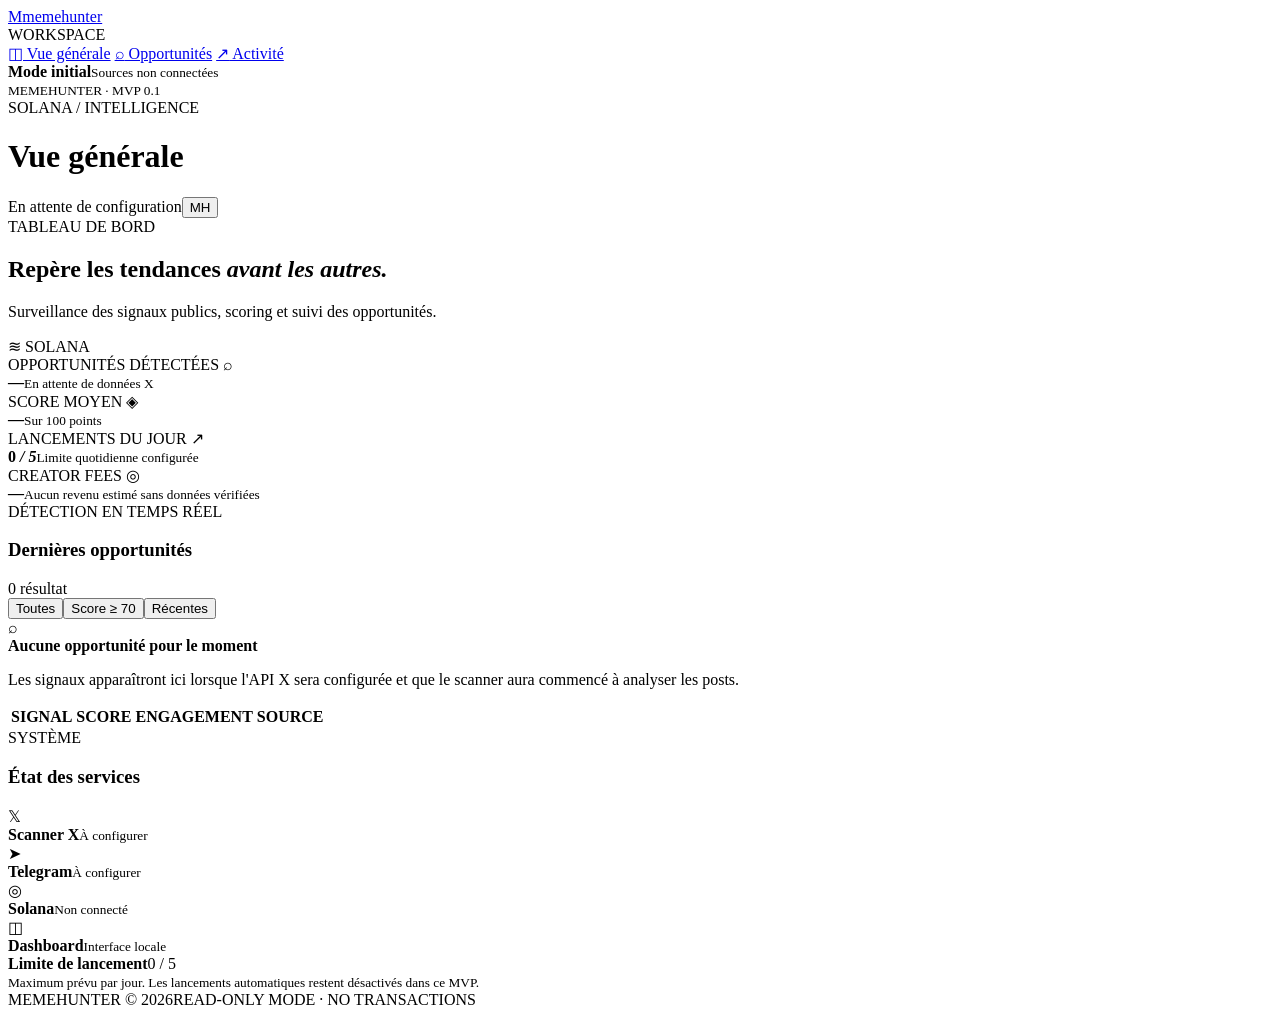
==== apps/dashboard/index.html @ 173b4d34 "feat: add MemeHunter dashboard shell" ====
<!doctype html>
<html lang="fr">
<head>
  <meta charset="UTF-8">
  <meta name="viewport" content="width=device-width, initial-scale=1">
  <meta name="theme-color" content="#090b10">
  <meta name="description" content="MemeHunter — tableau de bord de veille memecoin Solana">
  <title>MemeHunter — Dashboard</title>
  <link rel="stylesheet" href="./styles.css">
</head>
<body>
  <div class="app-shell">
    <aside class="sidebar">
      <a class="brand" href="#" aria-label="MemeHunter accueil">
        <span class="brand-mark">M</span><span>meme<span class="muted">hunter</span></span>
      </a>
      <div class="side-label">WORKSPACE</div>
      <nav>
        <a class="nav-link active" href="#overview"><span>◫</span> Vue générale</a>
        <a class="nav-link" href="#opportunities"><span>⌕</span> Opportunités</a>
        <a class="nav-link" href="#activity"><span>↗</span> Activité</a>
      </nav>
      <div class="sidebar-bottom">
        <div class="connection"><span class="dot amber"></span><div><b>Mode initial</b><small>Sources non connectées</small></div></div>
        <small class="version">MEMEHUNTER · MVP 0.1</small>
      </div>
    </aside>

    <main class="main" id="overview">
      <header class="topbar">
        <div><div class="eyebrow">SOLANA / INTELLIGENCE</div><h1>Vue générale</h1></div>
        <div class="top-actions"><span class="status"><i class="dot amber"></i> En attente de configuration</span><button class="avatar" aria-label="Profil">MH</button></div>
      </header>

      <section class="welcome">
        <div><div class="eyebrow">TABLEAU DE BORD</div><h2>Repère les tendances <em>avant les autres.</em></h2><p>Surveillance des signaux publics, scoring et suivi des opportunités.</p></div>
        <div class="chain-pill"><span class="solana-mark">≋</span> SOLANA</div>
      </section>

      <section class="metrics" aria-label="Indicateurs">
        <article class="metric"><div class="metric-head">OPPORTUNITÉS DÉTECTÉES <span>⌕</span></div><strong id="metric-total">—</strong><small>En attente de données X</small></article>
        <article class="metric"><div class="metric-head">SCORE MOYEN <span>◈</span></div><strong id="metric-score">—</strong><small>Sur 100 points</small></article>
        <article class="metric"><div class="metric-head">LANCEMENTS DU JOUR <span>↗</span></div><strong id="metric-launches">0 <i>/ 5</i></strong><small>Limite quotidienne configurée</small></article>
        <article class="metric"><div class="metric-head">CREATOR FEES <span>◎</span></div><strong id="metric-fees">—</strong><small>Aucun revenu estimé sans données vérifiées</small></article>
      </section>

      <section class="content-grid">
        <article class="panel opportunities" id="opportunities">
          <div class="panel-heading"><div><div class="eyebrow">DÉTECTION EN TEMPS RÉEL</div><h3>Dernières opportunités</h3></div><span class="count" id="opportunity-count">0 résultat</span></div>
          <div class="filters"><button class="filter active" data-filter="all">Toutes</button><button class="filter" data-filter="high">Score ≥ 70</button><button class="filter" data-filter="new">Récentes</button></div>
          <div class="empty-state" id="empty-state"><div class="empty-icon">⌕</div><b>Aucune opportunité pour le moment</b><p>Les signaux apparaîtront ici lorsque l'API X sera configurée et que le scanner aura commencé à analyser les posts.</p></div>
          <div class="table-wrap"><table><thead><tr><th>SIGNAL</th><th>SCORE</th><th>ENGAGEMENT</th><th>SOURCE</th></tr></thead><tbody id="opportunity-rows"></tbody></table></div>
        </article>

        <aside class="panel side-panel" id="activity">
          <div class="panel-heading"><div><div class="eyebrow">SYSTÈME</div><h3>État des services</h3></div><span class="pulse"></span></div>
          <div class="service-row"><span class="service-icon">𝕏</span><div><b>Scanner X</b><small>À configurer</small></div><span class="dot amber"></span></div>
          <div class="service-row"><span class="service-icon">➤</span><div><b>Telegram</b><small>À configurer</small></div><span class="dot amber"></span></div>
          <div class="service-row"><span class="service-icon">◎</span><div><b>Solana</b><small>Non connecté</small></div><span class="dot gray"></span></div>
          <div class="service-row"><span class="service-icon">◫</span><div><b>Dashboard</b><small>Interface locale</small></div><span class="dot green"></span></div>
          <div class="divider"></div>
          <div class="limit-card"><div class="limit-head"><b>Limite de lancement</b><span>0 / 5</span></div><div class="progress"><span></span></div><small>Maximum prévu par jour. Les lancements automatiques restent désactivés dans ce MVP.</small></div>
        </aside>
      </section>
      <footer><span>MEMEHUNTER © 2026</span><span>READ-ONLY MODE · NO TRANSACTIONS</span></footer>
    </main>
  </div>
  <script src="./app.js"></script>
</body>
</html>
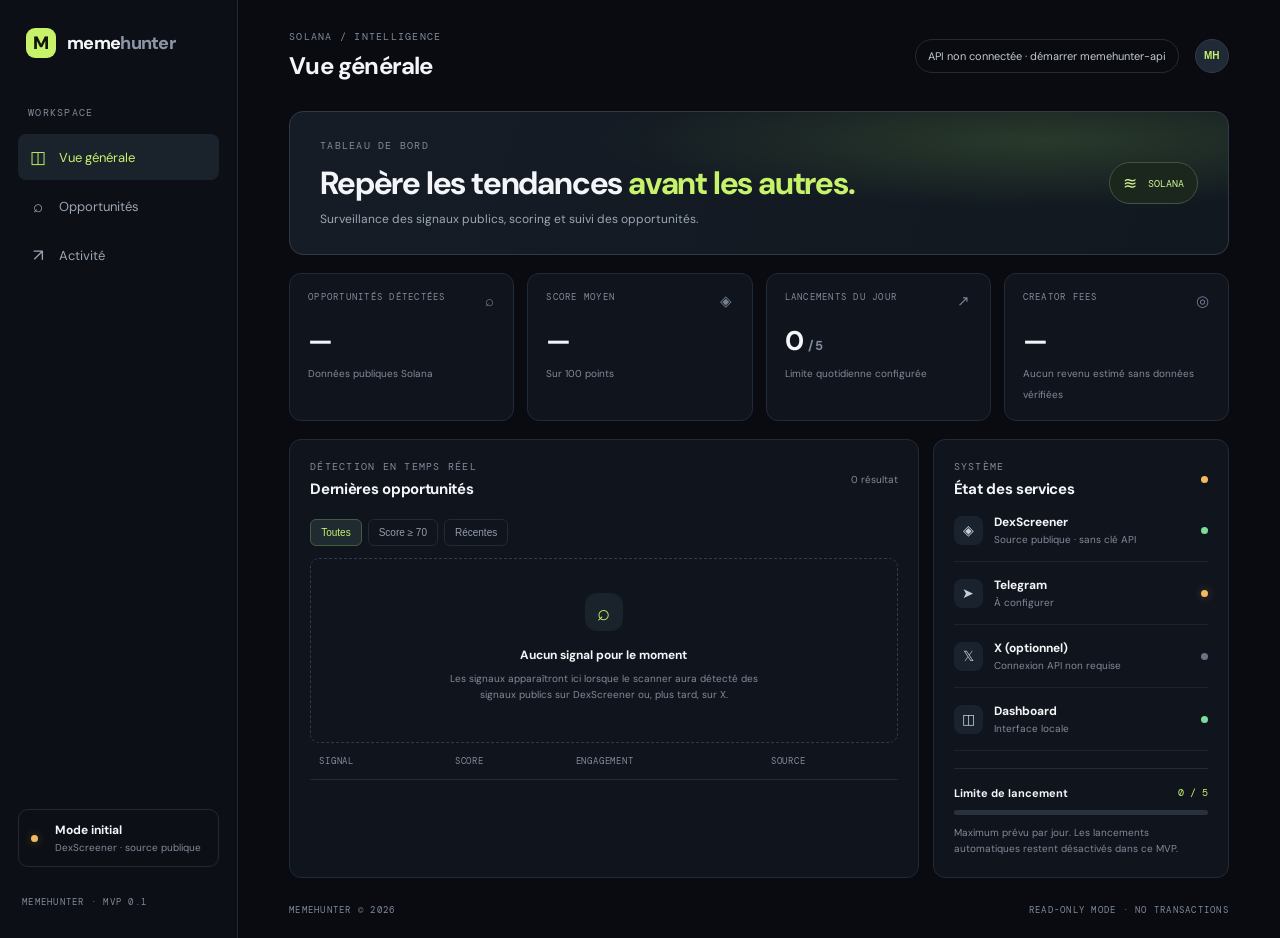
==== commit 52092993: "Update dashboard copy for free public data source" ====
--- a/apps/dashboard/index.html
+++ b/apps/dashboard/index.html
@@ -21,7 +21,7 @@
         <a class="nav-link" href="#activity"><span>↗</span> Activité</a>
       </nav>
       <div class="sidebar-bottom">
-        <div class="connection"><span class="dot amber"></span><div><b>Mode initial</b><small>Sources non connectées</small></div></div>
+        <div class="connection"><span class="dot amber"></span><div><b>Mode initial</b><small>DexScreener · source publique</small></div></div>
         <small class="version">MEMEHUNTER · MVP 0.1</small>
       </div>
     </aside>
@@ -38,7 +38,7 @@
       </section>
 
       <section class="metrics" aria-label="Indicateurs">
-        <article class="metric"><div class="metric-head">OPPORTUNITÉS DÉTECTÉES <span>⌕</span></div><strong id="metric-total">—</strong><small>En attente de données X</small></article>
+        <article class="metric"><div class="metric-head">OPPORTUNITÉS DÉTECTÉES <span>⌕</span></div><strong id="metric-total">—</strong><small>Données publiques Solana</small></article>
         <article class="metric"><div class="metric-head">SCORE MOYEN <span>◈</span></div><strong id="metric-score">—</strong><small>Sur 100 points</small></article>
         <article class="metric"><div class="metric-head">LANCEMENTS DU JOUR <span>↗</span></div><strong id="metric-launches">0 <i>/ 5</i></strong><small>Limite quotidienne configurée</small></article>
         <article class="metric"><div class="metric-head">CREATOR FEES <span>◎</span></div><strong id="metric-fees">—</strong><small>Aucun revenu estimé sans données vérifiées</small></article>
@@ -48,15 +48,15 @@
         <article class="panel opportunities" id="opportunities">
           <div class="panel-heading"><div><div class="eyebrow">DÉTECTION EN TEMPS RÉEL</div><h3>Dernières opportunités</h3></div><span class="count" id="opportunity-count">0 résultat</span></div>
           <div class="filters"><button class="filter active" data-filter="all">Toutes</button><button class="filter" data-filter="high">Score ≥ 70</button><button class="filter" data-filter="new">Récentes</button></div>
-          <div class="empty-state" id="empty-state"><div class="empty-icon">⌕</div><b>Aucune opportunité pour le moment</b><p>Les signaux apparaîtront ici lorsque l'API X sera configurée et que le scanner aura commencé à analyser les posts.</p></div>
+          <div class="empty-state" id="empty-state"><div class="empty-icon">⌕</div><b>Aucun signal pour le moment</b><p>Les signaux apparaîtront ici lorsque le scanner aura détecté des signaux publics sur DexScreener ou, plus tard, sur X.</p></div>
           <div class="table-wrap"><table><thead><tr><th>SIGNAL</th><th>SCORE</th><th>ENGAGEMENT</th><th>SOURCE</th></tr></thead><tbody id="opportunity-rows"></tbody></table></div>
         </article>
 
         <aside class="panel side-panel" id="activity">
           <div class="panel-heading"><div><div class="eyebrow">SYSTÈME</div><h3>État des services</h3></div><span class="pulse"></span></div>
-          <div class="service-row"><span class="service-icon">𝕏</span><div><b>Scanner X</b><small>À configurer</small></div><span class="dot amber"></span></div>
+          <div class="service-row"><span class="service-icon">◈</span><div><b>DexScreener</b><small>Source publique · sans clé API</small></div><span class="dot green"></span></div>
           <div class="service-row"><span class="service-icon">➤</span><div><b>Telegram</b><small>À configurer</small></div><span class="dot amber"></span></div>
-          <div class="service-row"><span class="service-icon">◎</span><div><b>Solana</b><small>Non connecté</small></div><span class="dot gray"></span></div>
+          <div class="service-row"><span class="service-icon">𝕏</span><div><b>X (optionnel)</b><small>Connexion API non requise</small></div><span class="dot gray"></span></div>
           <div class="service-row"><span class="service-icon">◫</span><div><b>Dashboard</b><small>Interface locale</small></div><span class="dot green"></span></div>
           <div class="divider"></div>
           <div class="limit-card"><div class="limit-head"><b>Limite de lancement</b><span>0 / 5</span></div><div class="progress"><span></span></div><small>Maximum prévu par jour. Les lancements automatiques restent désactivés dans ce MVP.</small></div>
--- a/apps/dashboard/styles.css
+++ b/apps/dashboard/styles.css
@@ -0,0 +1,5 @@
+@import url('https://fonts.googleapis.com/css2?family=DM+Mono:wght@400;500&family=DM+Sans:wght@400;500;600;700;800&display=swap');
+:root{color-scheme:dark;--bg:#090b10;--panel:#10141c;--panel2:#141a24;--line:#222a37;--text:#f3f5f8;--muted:#818b9b;--lime:#c7f36b;--amber:#f2b95d;--green:#7ddc9a}
+*{box-sizing:border-box}body{margin:0;background:var(--bg);color:var(--text);font-family:'DM Sans',sans-serif}.app-shell{min-height:100vh;display:grid;grid-template-columns:238px 1fr}.sidebar{border-right:1px solid var(--line);padding:28px 18px;display:flex;flex-direction:column;min-height:100vh;background:#0c0f15}.brand{display:flex;align-items:center;gap:11px;color:var(--text);font-weight:800;font-size:18px;text-decoration:none;letter-spacing:-.7px;padding:0 8px 48px}.brand-mark{width:30px;height:30px;border-radius:9px;background:var(--lime);color:#11170a;display:grid;place-items:center;font-weight:900}.muted{color:#8b95a5}.side-label,.eyebrow,.metric-head,footer,.version{font:10px 'DM Mono',monospace;letter-spacing:1.25px;color:var(--muted)}.side-label{padding:0 10px 12px}.nav-link{display:flex;align-items:center;gap:12px;padding:12px 11px;border-radius:8px;color:#9ba5b4;text-decoration:none;font-size:13px;margin:3px 0}.nav-link span{font-size:17px;width:18px;text-align:center}.nav-link.active{background:#1a222c;color:var(--lime)}.sidebar-bottom{margin-top:auto}.connection{display:flex;align-items:center;gap:10px;border:1px solid var(--line);padding:12px;border-radius:10px;margin-bottom:22px}.connection b,.service-row b{display:block;font-size:12px}.connection small,.service-row small{display:block;color:var(--muted);font-size:10px;margin-top:3px}.version{font-size:9px;padding-left:4px}.main{padding:30px clamp(20px,4vw,58px) 22px;max-width:1600px;width:100%;margin:auto}.topbar{display:flex;justify-content:space-between;align-items:center;margin-bottom:30px}.topbar h1{font-size:24px;letter-spacing:-.8px;margin:7px 0 0}.top-actions{display:flex;align-items:center;gap:16px}.status{font-size:11px;color:#c2c9d3;border:1px solid var(--line);padding:9px 12px;border-radius:30px}.dot{display:inline-block;width:7px;height:7px;border-radius:50%;margin-right:7px}.amber{background:var(--amber);box-shadow:0 0 10px #f2b95d55}.green{background:var(--green)}.gray{background:#687386}.avatar{background:#202936;color:var(--lime);border:1px solid #303b4b;border-radius:50%;width:34px;height:34px;font-size:10px;font-weight:700}.welcome{border:1px solid #303a47;border-radius:14px;padding:27px 30px;background:radial-gradient(ellipse at 80% 20%,#293a2b 0%,transparent 42%),linear-gradient(110deg,#151c25,#111820);display:flex;justify-content:space-between;align-items:center;margin-bottom:18px}.welcome h2{font-size:clamp(22px,3vw,32px);letter-spacing:-1.2px;margin:10px 0 7px}.welcome h2 em{font-style:normal;color:var(--lime)}.welcome p{color:#9ca7b6;font-size:12px;margin:0}.chain-pill{border:1px solid #46523f;background:#1b261c;color:#d3f69a;padding:9px 13px;border-radius:30px;font:10px 'DM Mono',monospace;white-space:nowrap}.solana-mark{font-size:17px;vertical-align:-2px;margin-right:5px}.metrics{display:grid;grid-template-columns:repeat(4,1fr);gap:13px;margin-bottom:18px}.metric,.panel{border:1px solid var(--line);background:var(--panel);border-radius:12px}.metric{padding:17px 18px;min-height:118px}.metric-head{font-size:9px;display:flex;justify-content:space-between}.metric-head span{font-size:15px;color:#718092}.metric strong{display:block;font-size:27px;letter-spacing:-1px;margin:12px 0 3px}.metric strong i{font-size:13px;color:var(--muted);font-style:normal}.metric small{color:var(--muted);font-size:10px}.content-grid{display:grid;grid-template-columns:minmax(0,1.7fr) minmax(260px,.8fr);gap:14px}.panel{padding:20px}.panel-heading{display:flex;justify-content:space-between;align-items:center}.panel-heading h3{font-size:15px;margin:6px 0 0;letter-spacing:-.3px}.count{color:var(--muted);font-size:10px}.filters{display:flex;gap:6px;margin:20px 0 12px}.filter{background:transparent;border:1px solid var(--line);color:#929dad;border-radius:6px;padding:7px 10px;font-size:10px}.filter.active{background:#202a31;border-color:#465b3c;color:var(--lime)}.empty-state{text-align:center;padding:34px 18px 39px;border:1px dashed #303a48;border-radius:9px;margin-top:12px}.empty-icon{width:38px;height:38px;display:grid;place-items:center;margin:0 auto 12px;border-radius:12px;background:#1a222c;color:var(--lime);font-size:22px}.empty-state b{font-size:12px}.empty-state p{font-size:10px;line-height:1.6;color:var(--muted);max-width:330px;margin:7px auto 0}.table-wrap{overflow-x:auto}table{border-collapse:collapse;width:100%;font-size:11px}th{text-align:left;color:var(--muted);font:9px 'DM Mono',monospace;letter-spacing:.8px;padding:12px 9px;border-bottom:1px solid var(--line)}td{padding:13px 9px;border-bottom:1px solid #1c2430;color:#c7cfda}.side-panel{align-self:start}.pulse{width:7px;height:7px;border-radius:50%;background:var(--amber)}.service-row{display:flex;align-items:center;gap:11px;padding:15px 0;border-bottom:1px solid #1c2430}.service-row>div{flex:1}.service-icon{width:29px;height:29px;border-radius:8px;background:#1a222d;display:grid;place-items:center;color:#c3cfdd;font-size:14px}.service-row .dot{margin:0}.divider{height:1px;background:var(--line);margin:17px 0}.limit-head{display:flex;justify-content:space-between;font-size:11px;margin-bottom:10px}.limit-head span{font:10px 'DM Mono',monospace;color:var(--lime)}.progress{height:5px;background:#28313c;border-radius:9px;overflow:hidden}.progress span{display:block;width:0;height:100%;background:var(--lime)}.limit-card>small{display:block;color:var(--muted);font-size:10px;line-height:1.6;margin-top:10px}footer{display:flex;justify-content:space-between;margin-top:26px;font-size:9px}
+@media(max-width:1000px){.metrics{grid-template-columns:repeat(2,1fr)}.content-grid{grid-template-columns:1fr}.side-panel{display:grid;grid-template-columns:1fr 1fr;column-gap:20px}.side-panel .panel-heading,.side-panel .divider,.limit-card{grid-column:1/-1}}
+@media(max-width:650px){.app-shell{grid-template-columns:1fr}.sidebar{min-height:auto;padding:14px 16px;border-right:0;border-bottom:1px solid var(--line)}.brand{padding:0}.sidebar .side-label,.sidebar nav,.sidebar-bottom{display:none}.main{padding:22px 15px}.topbar{margin-bottom:20px}.status{font-size:0;padding:9px}.status .dot{margin:0}.welcome{padding:21px;align-items:flex-start}.chain-pill{font-size:0;padding:7px}.solana-mark{font-size:18px;margin:0}.metrics{gap:8px}.metric{padding:13px;min-height:108px}.metric-head{font-size:8px}.metric strong{font-size:23px}.side-panel{display:block}footer{font-size:8px;gap:10px}}
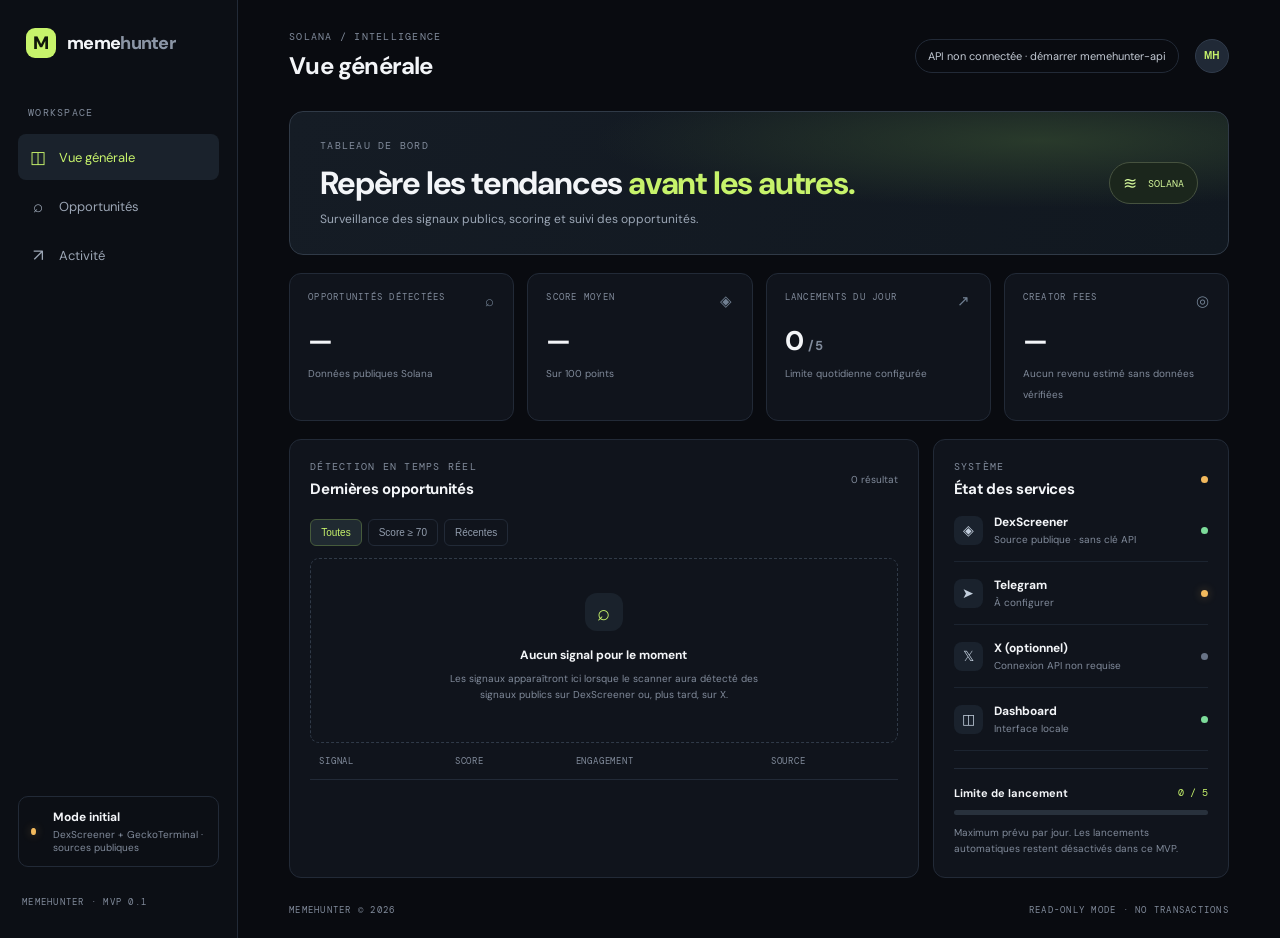
==== commit d1ffe0f7: "Show both free public market-data sources in dashboard" ====
--- a/apps/dashboard/index.html
+++ b/apps/dashboard/index.html
@@ -21,7 +21,7 @@
         <a class="nav-link" href="#activity"><span>↗</span> Activité</a>
       </nav>
       <div class="sidebar-bottom">
-        <div class="connection"><span class="dot amber"></span><div><b>Mode initial</b><small>DexScreener · source publique</small></div></div>
+        <div class="connection"><span class="dot amber"></span><div><b>Mode initial</b><small>DexScreener + GeckoTerminal · sources publiques</small></div></div>
         <small class="version">MEMEHUNTER · MVP 0.1</small>
       </div>
     </aside>
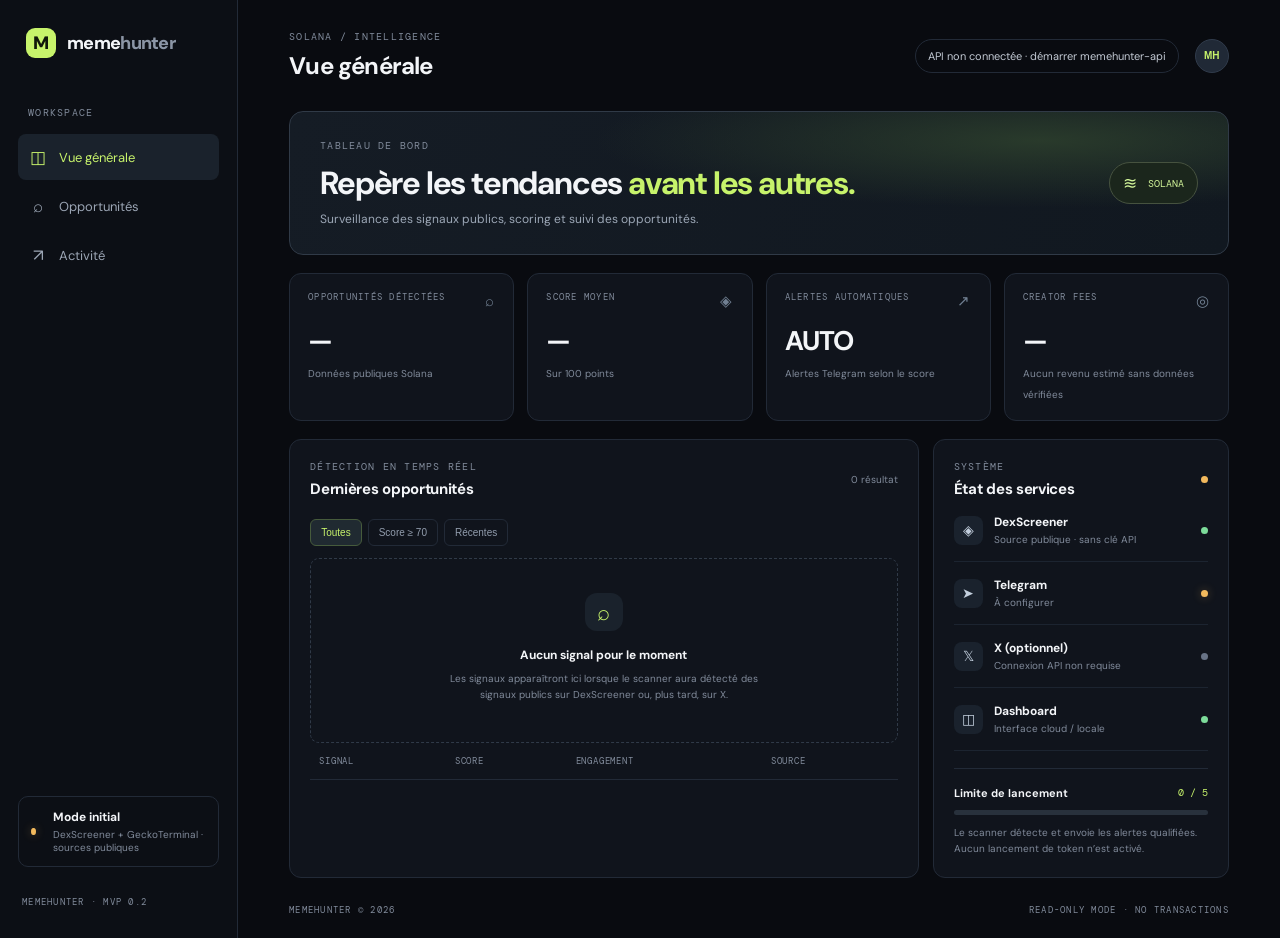
==== commit 6a600bf4: "Clarify current automatic alert status" ====
--- a/apps/dashboard/index.html
+++ b/apps/dashboard/index.html
@@ -22,7 +22,7 @@
       </nav>
       <div class="sidebar-bottom">
         <div class="connection"><span class="dot amber"></span><div><b>Mode initial</b><small>DexScreener + GeckoTerminal · sources publiques</small></div></div>
-        <small class="version">MEMEHUNTER · MVP 0.1</small>
+        <small class="version">MEMEHUNTER · MVP 0.2</small>
       </div>
     </aside>
 
@@ -40,7 +40,7 @@
       <section class="metrics" aria-label="Indicateurs">
         <article class="metric"><div class="metric-head">OPPORTUNITÉS DÉTECTÉES <span>⌕</span></div><strong id="metric-total">—</strong><small>Données publiques Solana</small></article>
         <article class="metric"><div class="metric-head">SCORE MOYEN <span>◈</span></div><strong id="metric-score">—</strong><small>Sur 100 points</small></article>
-        <article class="metric"><div class="metric-head">LANCEMENTS DU JOUR <span>↗</span></div><strong id="metric-launches">0 <i>/ 5</i></strong><small>Limite quotidienne configurée</small></article>
+        <article class="metric"><div class="metric-head">ALERTES AUTOMATIQUES <span>↗</span></div><strong id="metric-alerts">AUTO</strong><small>Alertes Telegram selon le score</small></article>
         <article class="metric"><div class="metric-head">CREATOR FEES <span>◎</span></div><strong id="metric-fees">—</strong><small>Aucun revenu estimé sans données vérifiées</small></article>
       </section>
 
@@ -57,9 +57,9 @@
           <div class="service-row"><span class="service-icon">◈</span><div><b>DexScreener</b><small>Source publique · sans clé API</small></div><span class="dot green"></span></div>
           <div class="service-row"><span class="service-icon">➤</span><div><b>Telegram</b><small>À configurer</small></div><span class="dot amber"></span></div>
           <div class="service-row"><span class="service-icon">𝕏</span><div><b>X (optionnel)</b><small>Connexion API non requise</small></div><span class="dot gray"></span></div>
-          <div class="service-row"><span class="service-icon">◫</span><div><b>Dashboard</b><small>Interface locale</small></div><span class="dot green"></span></div>
+          <div class="service-row"><span class="service-icon">◫</span><div><b>Dashboard</b><small>Interface cloud / locale</small></div><span class="dot green"></span></div>
           <div class="divider"></div>
-          <div class="limit-card"><div class="limit-head"><b>Limite de lancement</b><span>0 / 5</span></div><div class="progress"><span></span></div><small>Maximum prévu par jour. Les lancements automatiques restent désactivés dans ce MVP.</small></div>
+          <div class="limit-card"><div class="limit-head"><b>Limite de lancement</b><span>0 / 5</span></div><div class="progress"><span></span></div><small>Le scanner détecte et envoie les alertes qualifiées. Aucun lancement de token n’est activé.</small></div>
         </aside>
       </section>
       <footer><span>MEMEHUNTER © 2026</span><span>READ-ONLY MODE · NO TRANSACTIONS</span></footer>
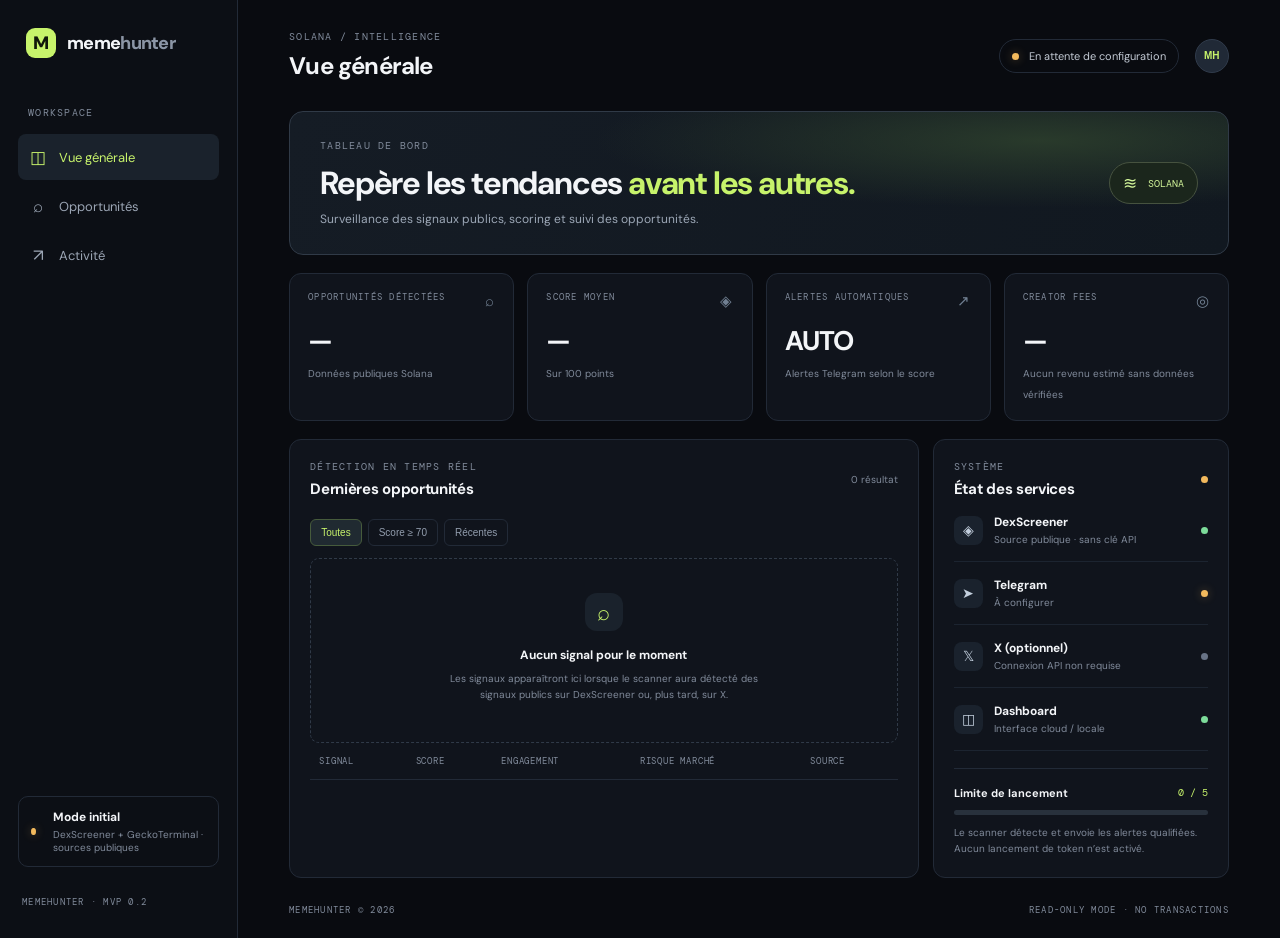
==== commit e06e3770: "Add market risk column to dashboard" ====
--- a/apps/dashboard/index.html
+++ b/apps/dashboard/index.html
@@ -49,7 +49,7 @@
           <div class="panel-heading"><div><div class="eyebrow">DÉTECTION EN TEMPS RÉEL</div><h3>Dernières opportunités</h3></div><span class="count" id="opportunity-count">0 résultat</span></div>
           <div class="filters"><button class="filter active" data-filter="all">Toutes</button><button class="filter" data-filter="high">Score ≥ 70</button><button class="filter" data-filter="new">Récentes</button></div>
           <div class="empty-state" id="empty-state"><div class="empty-icon">⌕</div><b>Aucun signal pour le moment</b><p>Les signaux apparaîtront ici lorsque le scanner aura détecté des signaux publics sur DexScreener ou, plus tard, sur X.</p></div>
-          <div class="table-wrap"><table><thead><tr><th>SIGNAL</th><th>SCORE</th><th>ENGAGEMENT</th><th>SOURCE</th></tr></thead><tbody id="opportunity-rows"></tbody></table></div>
+          <div class="table-wrap"><table><thead><tr><th>SIGNAL</th><th>SCORE</th><th>ENGAGEMENT</th><th>RISQUE MARCHÉ</th><th>SOURCE</th></tr></thead><tbody id="opportunity-rows"></tbody></table></div>
         </article>
 
         <aside class="panel side-panel" id="activity">
--- a/apps/dashboard/styles.css
+++ b/apps/dashboard/styles.css
@@ -3,3 +3,10 @@
 *{box-sizing:border-box}body{margin:0;background:var(--bg);color:var(--text);font-family:'DM Sans',sans-serif}.app-shell{min-height:100vh;display:grid;grid-template-columns:238px 1fr}.sidebar{border-right:1px solid var(--line);padding:28px 18px;display:flex;flex-direction:column;min-height:100vh;background:#0c0f15}.brand{display:flex;align-items:center;gap:11px;color:var(--text);font-weight:800;font-size:18px;text-decoration:none;letter-spacing:-.7px;padding:0 8px 48px}.brand-mark{width:30px;height:30px;border-radius:9px;background:var(--lime);color:#11170a;display:grid;place-items:center;font-weight:900}.muted{color:#8b95a5}.side-label,.eyebrow,.metric-head,footer,.version{font:10px 'DM Mono',monospace;letter-spacing:1.25px;color:var(--muted)}.side-label{padding:0 10px 12px}.nav-link{display:flex;align-items:center;gap:12px;padding:12px 11px;border-radius:8px;color:#9ba5b4;text-decoration:none;font-size:13px;margin:3px 0}.nav-link span{font-size:17px;width:18px;text-align:center}.nav-link.active{background:#1a222c;color:var(--lime)}.sidebar-bottom{margin-top:auto}.connection{display:flex;align-items:center;gap:10px;border:1px solid var(--line);padding:12px;border-radius:10px;margin-bottom:22px}.connection b,.service-row b{display:block;font-size:12px}.connection small,.service-row small{display:block;color:var(--muted);font-size:10px;margin-top:3px}.version{font-size:9px;padding-left:4px}.main{padding:30px clamp(20px,4vw,58px) 22px;max-width:1600px;width:100%;margin:auto}.topbar{display:flex;justify-content:space-between;align-items:center;margin-bottom:30px}.topbar h1{font-size:24px;letter-spacing:-.8px;margin:7px 0 0}.top-actions{display:flex;align-items:center;gap:16px}.status{font-size:11px;color:#c2c9d3;border:1px solid var(--line);padding:9px 12px;border-radius:30px}.dot{display:inline-block;width:7px;height:7px;border-radius:50%;margin-right:7px}.amber{background:var(--amber);box-shadow:0 0 10px #f2b95d55}.green{background:var(--green)}.gray{background:#687386}.avatar{background:#202936;color:var(--lime);border:1px solid #303b4b;border-radius:50%;width:34px;height:34px;font-size:10px;font-weight:700}.welcome{border:1px solid #303a47;border-radius:14px;padding:27px 30px;background:radial-gradient(ellipse at 80% 20%,#293a2b 0%,transparent 42%),linear-gradient(110deg,#151c25,#111820);display:flex;justify-content:space-between;align-items:center;margin-bottom:18px}.welcome h2{font-size:clamp(22px,3vw,32px);letter-spacing:-1.2px;margin:10px 0 7px}.welcome h2 em{font-style:normal;color:var(--lime)}.welcome p{color:#9ca7b6;font-size:12px;margin:0}.chain-pill{border:1px solid #46523f;background:#1b261c;color:#d3f69a;padding:9px 13px;border-radius:30px;font:10px 'DM Mono',monospace;white-space:nowrap}.solana-mark{font-size:17px;vertical-align:-2px;margin-right:5px}.metrics{display:grid;grid-template-columns:repeat(4,1fr);gap:13px;margin-bottom:18px}.metric,.panel{border:1px solid var(--line);background:var(--panel);border-radius:12px}.metric{padding:17px 18px;min-height:118px}.metric-head{font-size:9px;display:flex;justify-content:space-between}.metric-head span{font-size:15px;color:#718092}.metric strong{display:block;font-size:27px;letter-spacing:-1px;margin:12px 0 3px}.metric strong i{font-size:13px;color:var(--muted);font-style:normal}.metric small{color:var(--muted);font-size:10px}.content-grid{display:grid;grid-template-columns:minmax(0,1.7fr) minmax(260px,.8fr);gap:14px}.panel{padding:20px}.panel-heading{display:flex;justify-content:space-between;align-items:center}.panel-heading h3{font-size:15px;margin:6px 0 0;letter-spacing:-.3px}.count{color:var(--muted);font-size:10px}.filters{display:flex;gap:6px;margin:20px 0 12px}.filter{background:transparent;border:1px solid var(--line);color:#929dad;border-radius:6px;padding:7px 10px;font-size:10px}.filter.active{background:#202a31;border-color:#465b3c;color:var(--lime)}.empty-state{text-align:center;padding:34px 18px 39px;border:1px dashed #303a48;border-radius:9px;margin-top:12px}.empty-icon{width:38px;height:38px;display:grid;place-items:center;margin:0 auto 12px;border-radius:12px;background:#1a222c;color:var(--lime);font-size:22px}.empty-state b{font-size:12px}.empty-state p{font-size:10px;line-height:1.6;color:var(--muted);max-width:330px;margin:7px auto 0}.table-wrap{overflow-x:auto}table{border-collapse:collapse;width:100%;font-size:11px}th{text-align:left;color:var(--muted);font:9px 'DM Mono',monospace;letter-spacing:.8px;padding:12px 9px;border-bottom:1px solid var(--line)}td{padding:13px 9px;border-bottom:1px solid #1c2430;color:#c7cfda}.side-panel{align-self:start}.pulse{width:7px;height:7px;border-radius:50%;background:var(--amber)}.service-row{display:flex;align-items:center;gap:11px;padding:15px 0;border-bottom:1px solid #1c2430}.service-row>div{flex:1}.service-icon{width:29px;height:29px;border-radius:8px;background:#1a222d;display:grid;place-items:center;color:#c3cfdd;font-size:14px}.service-row .dot{margin:0}.divider{height:1px;background:var(--line);margin:17px 0}.limit-head{display:flex;justify-content:space-between;font-size:11px;margin-bottom:10px}.limit-head span{font:10px 'DM Mono',monospace;color:var(--lime)}.progress{height:5px;background:#28313c;border-radius:9px;overflow:hidden}.progress span{display:block;width:0;height:100%;background:var(--lime)}.limit-card>small{display:block;color:var(--muted);font-size:10px;line-height:1.6;margin-top:10px}footer{display:flex;justify-content:space-between;margin-top:26px;font-size:9px}
 @media(max-width:1000px){.metrics{grid-template-columns:repeat(2,1fr)}.content-grid{grid-template-columns:1fr}.side-panel{display:grid;grid-template-columns:1fr 1fr;column-gap:20px}.side-panel .panel-heading,.side-panel .divider,.limit-card{grid-column:1/-1}}
 @media(max-width:650px){.app-shell{grid-template-columns:1fr}.sidebar{min-height:auto;padding:14px 16px;border-right:0;border-bottom:1px solid var(--line)}.brand{padding:0}.sidebar .side-label,.sidebar nav,.sidebar-bottom{display:none}.main{padding:22px 15px}.topbar{margin-bottom:20px}.status{font-size:0;padding:9px}.status .dot{margin:0}.welcome{padding:21px;align-items:flex-start}.chain-pill{font-size:0;padding:7px}.solana-mark{font-size:18px;margin:0}.metrics{gap:8px}.metric{padding:13px;min-height:108px}.metric-head{font-size:8px}.metric strong{font-size:23px}.side-panel{display:block}footer{font-size:8px;gap:10px}}
+
+.risk-pill{display:inline-block;border:1px solid var(--line);border-radius:20px;padding:5px 8px;font-size:9px;white-space:nowrap;color:#c5ccd6;background:#171d27}
+.risk-high{border-color:#713b42;color:#ff9a9a;background:#2a171c}
+.risk-watch{border-color:#765b31;color:#f2c77f;background:#292217}
+.risk-unknown{border-color:#394454;color:#aab4c2;background:#1a2029}
+.risk-no_obvious_flag{border-color:#355b43;color:#9be0ae;background:#17251c}
+@media(max-width:650px){table{min-width:620px}}
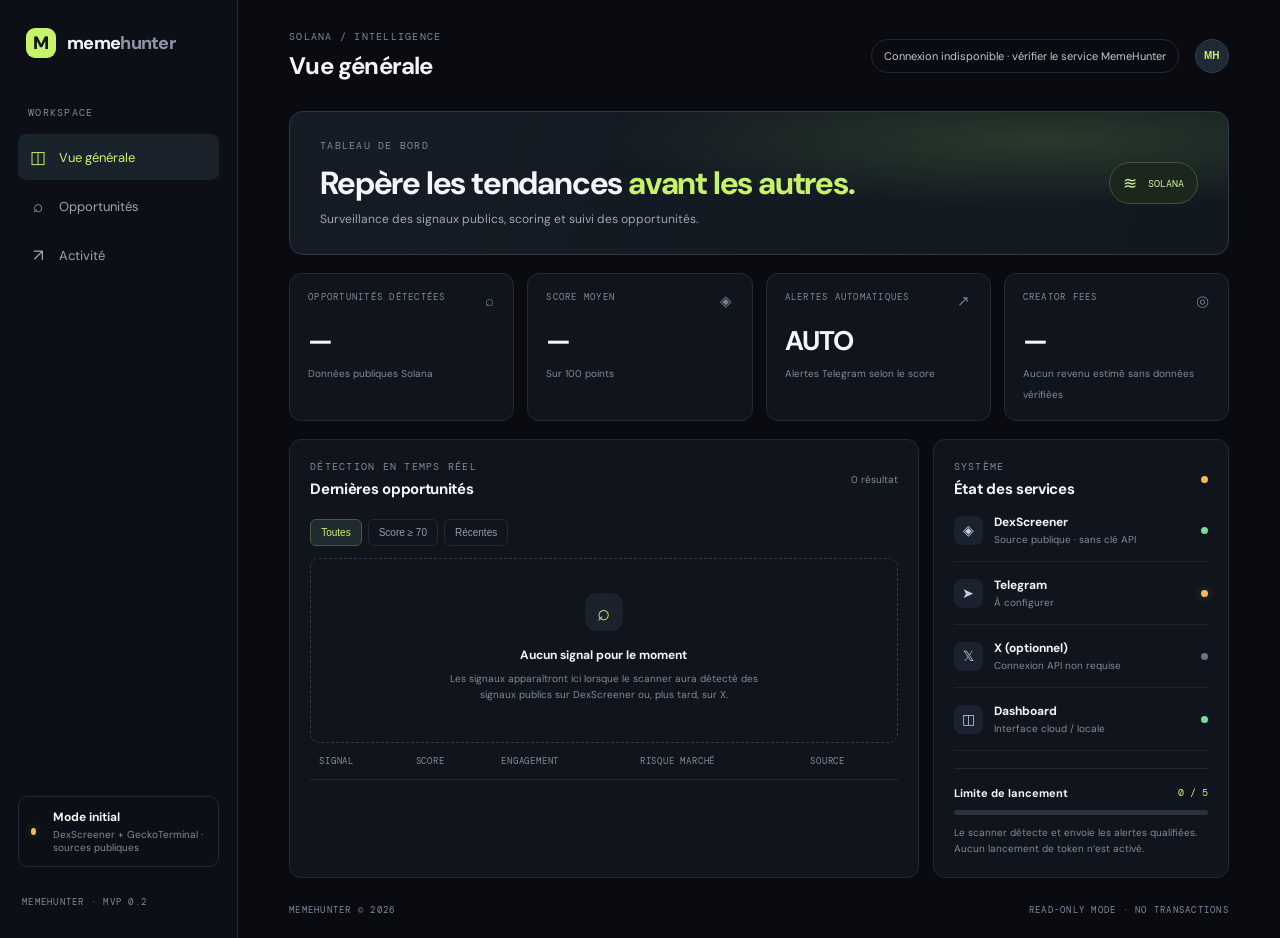
==== commit e3579c33: "ui: add liquid glass ambient layers" ====
--- a/apps/dashboard/index.html
+++ b/apps/dashboard/index.html
@@ -9,6 +9,8 @@
   <link rel="stylesheet" href="./styles.css">
 </head>
 <body>
+  <div class="ambient ambient-one" aria-hidden="true"></div>
+  <div class="ambient ambient-two" aria-hidden="true"></div>
   <div class="app-shell">
     <aside class="sidebar">
       <a class="brand" href="#" aria-label="MemeHunter accueil">
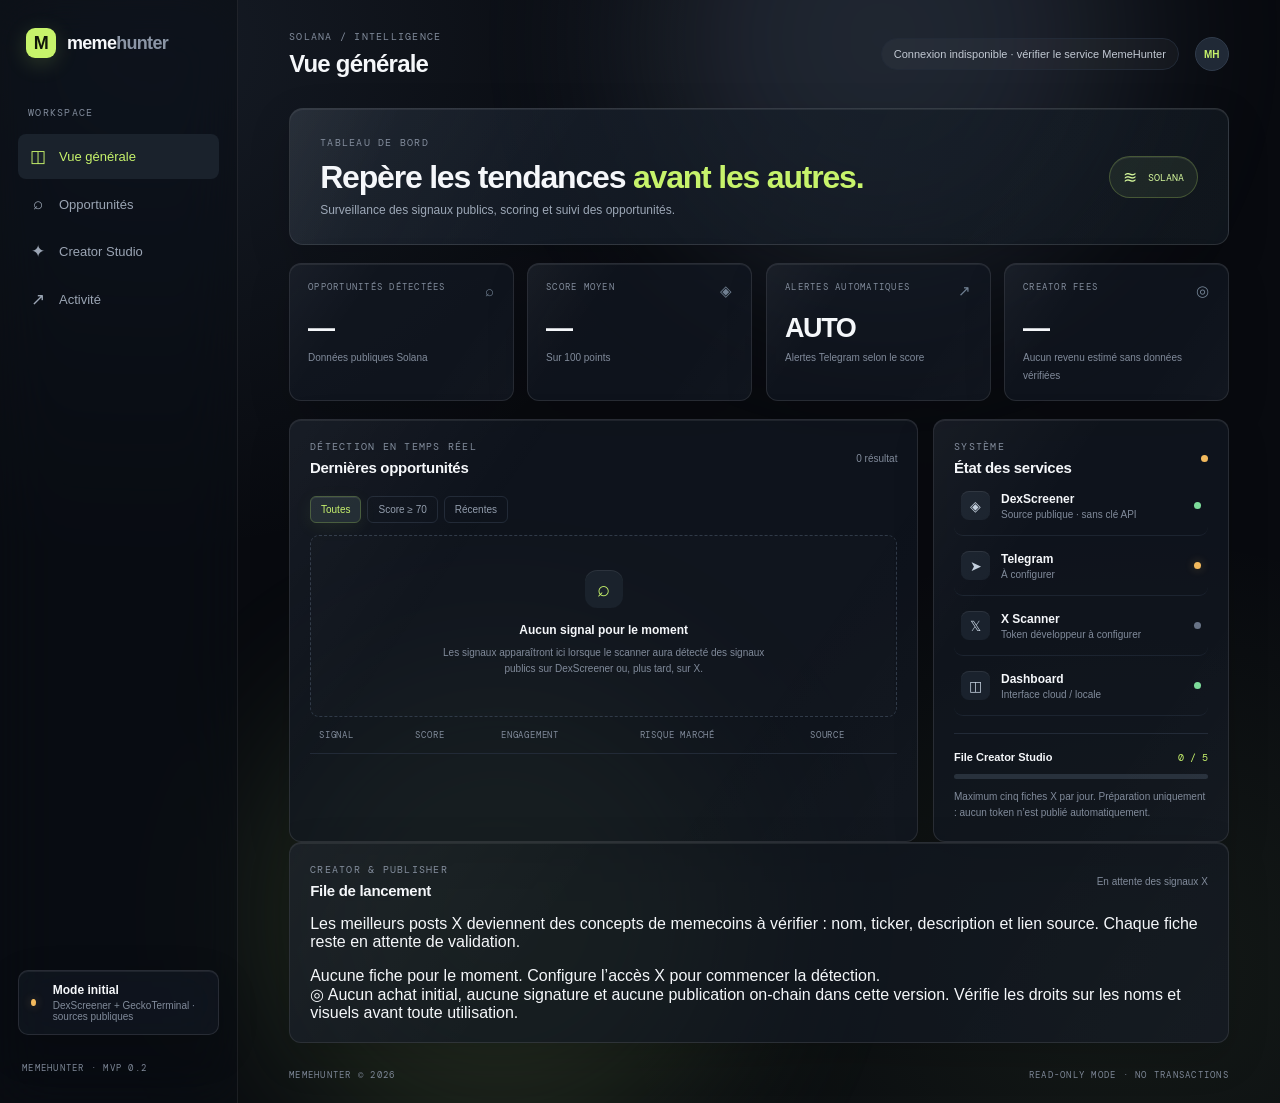
==== commit 7c0718bb: "feat: add Creator Studio queue to dashboard" ====
--- a/apps/dashboard/index.html
+++ b/apps/dashboard/index.html
@@ -20,6 +20,7 @@
       <nav>
         <a class="nav-link active" href="#overview"><span>◫</span> Vue générale</a>
         <a class="nav-link" href="#opportunities"><span>⌕</span> Opportunités</a>
+        <a class="nav-link" href="#creator"><span>✦</span> Creator Studio</a>
         <a class="nav-link" href="#activity"><span>↗</span> Activité</a>
       </nav>
       <div class="sidebar-bottom">
@@ -58,11 +59,18 @@
           <div class="panel-heading"><div><div class="eyebrow">SYSTÈME</div><h3>État des services</h3></div><span class="pulse"></span></div>
           <div class="service-row"><span class="service-icon">◈</span><div><b>DexScreener</b><small>Source publique · sans clé API</small></div><span class="dot green"></span></div>
           <div class="service-row"><span class="service-icon">➤</span><div><b>Telegram</b><small>À configurer</small></div><span class="dot amber"></span></div>
-          <div class="service-row"><span class="service-icon">𝕏</span><div><b>X (optionnel)</b><small>Connexion API non requise</small></div><span class="dot gray"></span></div>
+          <div class="service-row"><span class="service-icon">𝕏</span><div><b>X Scanner</b><small>Token développeur à configurer</small></div><span class="dot gray"></span></div>
           <div class="service-row"><span class="service-icon">◫</span><div><b>Dashboard</b><small>Interface cloud / locale</small></div><span class="dot green"></span></div>
           <div class="divider"></div>
-          <div class="limit-card"><div class="limit-head"><b>Limite de lancement</b><span>0 / 5</span></div><div class="progress"><span></span></div><small>Le scanner détecte et envoie les alertes qualifiées. Aucun lancement de token n’est activé.</small></div>
+          <div class="limit-card"><div class="limit-head"><b>File Creator Studio</b><span id="launch-count">0 / 5</span></div><div class="progress"><span id="launch-progress"></span></div><small>Maximum cinq fiches X par jour. Préparation uniquement : aucun token n’est publié automatiquement.</small></div>
         </aside>
+      </section>
+      <section class="creator-section panel" id="creator">
+        <div class="panel-heading"><div><div class="eyebrow">CREATOR & PUBLISHER</div><h3>File de lancement</h3></div><span class="count" id="creator-count">En attente des signaux X</span></div>
+        <p class="creator-intro">Les meilleurs posts X deviennent des concepts de memecoins à vérifier : nom, ticker, description et lien source. Chaque fiche reste en attente de validation.</p>
+        <div class="creator-empty" id="creator-empty">Aucune fiche pour le moment. Configure l’accès X pour commencer la détection.</div>
+        <div class="creator-grid" id="creator-drafts"></div>
+        <div class="creator-note"><span>◎</span> Aucun achat initial, aucune signature et aucune publication on-chain dans cette version. Vérifie les droits sur les noms et visuels avant toute utilisation.</div>
       </section>
       <footer><span>MEMEHUNTER © 2026</span><span>READ-ONLY MODE · NO TRANSACTIONS</span></footer>
     </main>
--- a/apps/dashboard/styles.css
+++ b/apps/dashboard/styles.css
@@ -10,3 +10,58 @@
 .risk-unknown{border-color:#394454;color:#aab4c2;background:#1a2029}
 .risk-no_obvious_flag{border-color:#355b43;color:#9be0ae;background:#17251c}
 @media(max-width:650px){table{min-width:620px}}
+
+
+/* Apple-inspired liquid-glass finish: restrained, readable and motion-aware. */
+:root{--glass:rgba(19,25,35,.66);--glass-edge:rgba(255,255,255,.105);--glass-highlight:rgba(255,255,255,.07);--text:#f5f7fa}
+html{scroll-behavior:smooth}
+body{font-family:-apple-system,BlinkMacSystemFont,"SF Pro Display","SF Pro Text","Segoe UI",sans-serif;background:radial-gradient(ellipse at 12% 4%,rgba(111,143,184,.13),transparent 34%),radial-gradient(ellipse at 88% 88%,rgba(150,193,109,.09),transparent 32%),#080a0f;isolation:isolate}
+.ambient{position:fixed;z-index:-1;pointer-events:none;width:38vw;height:38vw;min-width:280px;min-height:280px;border-radius:50%;filter:blur(90px);opacity:.15;animation:ambient-drift 18s ease-in-out infinite alternate}
+.ambient-one{top:-16vw;right:12%;background:#a8c7f4}.ambient-two{bottom:-20vw;left:20%;background:#b6e879;animation-delay:-8s}
+.sidebar{background:rgba(11,14,20,.58);border-right-color:rgba(255,255,255,.075);backdrop-filter:blur(28px) saturate(155%);-webkit-backdrop-filter:blur(28px) saturate(155%)}
+.brand-mark{box-shadow:0 5px 22px rgba(199,243,107,.18);transition:transform .35s cubic-bezier(.2,.8,.2,1),box-shadow .35s}
+.brand:hover .brand-mark{transform:rotate(-7deg) scale(1.07);box-shadow:0 8px 30px rgba(199,243,107,.3)}
+.nav-link,.filter,.avatar{transition:background .25s,border-color .25s,color .25s,transform .25s,box-shadow .25s}
+.nav-link:hover{background:rgba(255,255,255,.055);color:#fff;transform:translateX(2px)}
+.main{animation:page-enter .8s cubic-bezier(.2,.75,.25,1) both}
+.welcome,.metric,.panel,.connection{position:relative;overflow:hidden;background:var(--glass);border-color:var(--glass-edge);box-shadow:inset 0 1px 0 var(--glass-highlight),0 14px 42px rgba(0,0,0,.16);backdrop-filter:blur(24px) saturate(155%);-webkit-backdrop-filter:blur(24px) saturate(155%)}
+.welcome{background:linear-gradient(115deg,rgba(25,33,45,.8),rgba(17,25,33,.58));border-color:rgba(255,255,255,.13)}
+.welcome:after,.metric:after,.panel:after{content:"";position:absolute;inset:0;pointer-events:none;background:linear-gradient(125deg,rgba(255,255,255,.055),transparent 30%,transparent 70%,rgba(255,255,255,.018));opacity:.7}
+.metric,.panel{transition:transform .35s cubic-bezier(.2,.8,.2,1),border-color .35s,box-shadow .35s}
+.metric:hover,.panel:hover{transform:translateY(-3px);border-color:rgba(255,255,255,.17);box-shadow:inset 0 1px 0 rgba(255,255,255,.09),0 20px 55px rgba(0,0,0,.24)}
+.metric strong{letter-spacing:-1.4px;font-variant-numeric:tabular-nums}
+.chain-pill{background:rgba(155,194,109,.09);border-color:rgba(199,243,107,.24);box-shadow:inset 0 1px 0 rgba(255,255,255,.08)}
+.status{background:rgba(255,255,255,.035);backdrop-filter:blur(12px)}
+.filter:hover{color:#fff;border-color:rgba(255,255,255,.22);transform:translateY(-1px)}
+.filter.active{box-shadow:inset 0 1px 0 rgba(255,255,255,.08),0 4px 18px rgba(199,243,107,.07)}
+.empty-state{background:rgba(255,255,255,.012);animation:soft-in .7s .2s both}
+.empty-icon{box-shadow:inset 0 1px 0 rgba(255,255,255,.08);animation:icon-float 4s ease-in-out infinite}
+.service-icon{box-shadow:inset 0 1px 0 rgba(255,255,255,.08)}
+.pulse{animation:pulse-glow 2.6s ease-in-out infinite}
+.risk-pill{backdrop-filter:blur(10px)}
+tr{transition:background .2s}tbody tr:hover{background:rgba(255,255,255,.035)}
+a{color:#c8e8a1;text-decoration:none}a:hover{color:#e4ffc1;text-decoration:underline}
+@keyframes page-enter{from{opacity:0;transform:translateY(12px)}to{opacity:1;transform:translateY(0)}}
+@keyframes soft-in{from{opacity:0;transform:scale(.985)}to{opacity:1;transform:scale(1)}}
+@keyframes icon-float{0%,100%{transform:translateY(0)}50%{transform:translateY(-4px)}}
+@keyframes pulse-glow{0%,100%{box-shadow:0 0 0 0 rgba(242,185,93,0)}50%{box-shadow:0 0 0 7px rgba(242,185,93,.08)}}
+@keyframes ambient-drift{from{transform:translate3d(-3%,0,0) scale(.92)}to{transform:translate3d(5%,7%,0) scale(1.08)}}
+@media(max-width:650px){.ambient{filter:blur(65px);opacity:.11}.metric:hover,.panel:hover{transform:none}.main{animation-duration:.55s}}
+@media(prefers-reduced-motion:reduce){*,*:before,*:after{scroll-behavior:auto!important;animation-duration:.01ms!important;animation-iteration-count:1!important;transition-duration:.01ms!important}}
+
+/* Refined motion + interactive glass reflections */
+.welcome{isolation:isolate}
+.welcome:before{content:"";position:absolute;z-index:-1;top:-80%;left:-35%;width:42%;height:260%;transform:rotate(24deg);background:linear-gradient(90deg,transparent,rgba(255,255,255,.075),transparent);animation:glass-sweep 11s ease-in-out 1.4s infinite}
+.metric{animation:card-rise .65s cubic-bezier(.2,.8,.2,1) both}
+.metric:nth-child(1){animation-delay:.08s}.metric:nth-child(2){animation-delay:.16s}.metric:nth-child(3){animation-delay:.24s}.metric:nth-child(4){animation-delay:.32s}
+.content-grid>.panel{animation:card-rise .75s .25s cubic-bezier(.2,.8,.2,1) both}
+.service-row{transition:background .25s,padding .25s;border-radius:9px;padding-left:7px;padding-right:7px}
+.service-row:hover{background:rgba(255,255,255,.035);padding-left:12px;padding-right:12px}
+tbody tr{animation:row-arrive .38s cubic-bezier(.2,.8,.2,1) both}
+tbody tr:nth-child(2){animation-delay:.035s}tbody tr:nth-child(3){animation-delay:.07s}tbody tr:nth-child(4){animation-delay:.105s}tbody tr:nth-child(5){animation-delay:.14s}tbody tr:nth-child(6){animation-delay:.175s}
+.risk-pill{transition:filter .2s,transform .2s}
+.risk-pill:hover{filter:brightness(1.15);transform:translateY(-1px)}
+@keyframes glass-sweep{0%,68%,100%{left:-45%;opacity:0}74%{opacity:1}88%{left:125%;opacity:0}}
+@keyframes card-rise{from{opacity:0;transform:translateY(14px) scale(.99)}to{opacity:1;transform:translateY(0) scale(1)}}
+@keyframes row-arrive{from{opacity:0;transform:translateY(5px)}to{opacity:1;transform:translateY(0)}}
+@media(prefers-reduced-motion:reduce){.welcome:before{animation:none}.metric,.content-grid>.panel,tbody tr{animation:none}}
